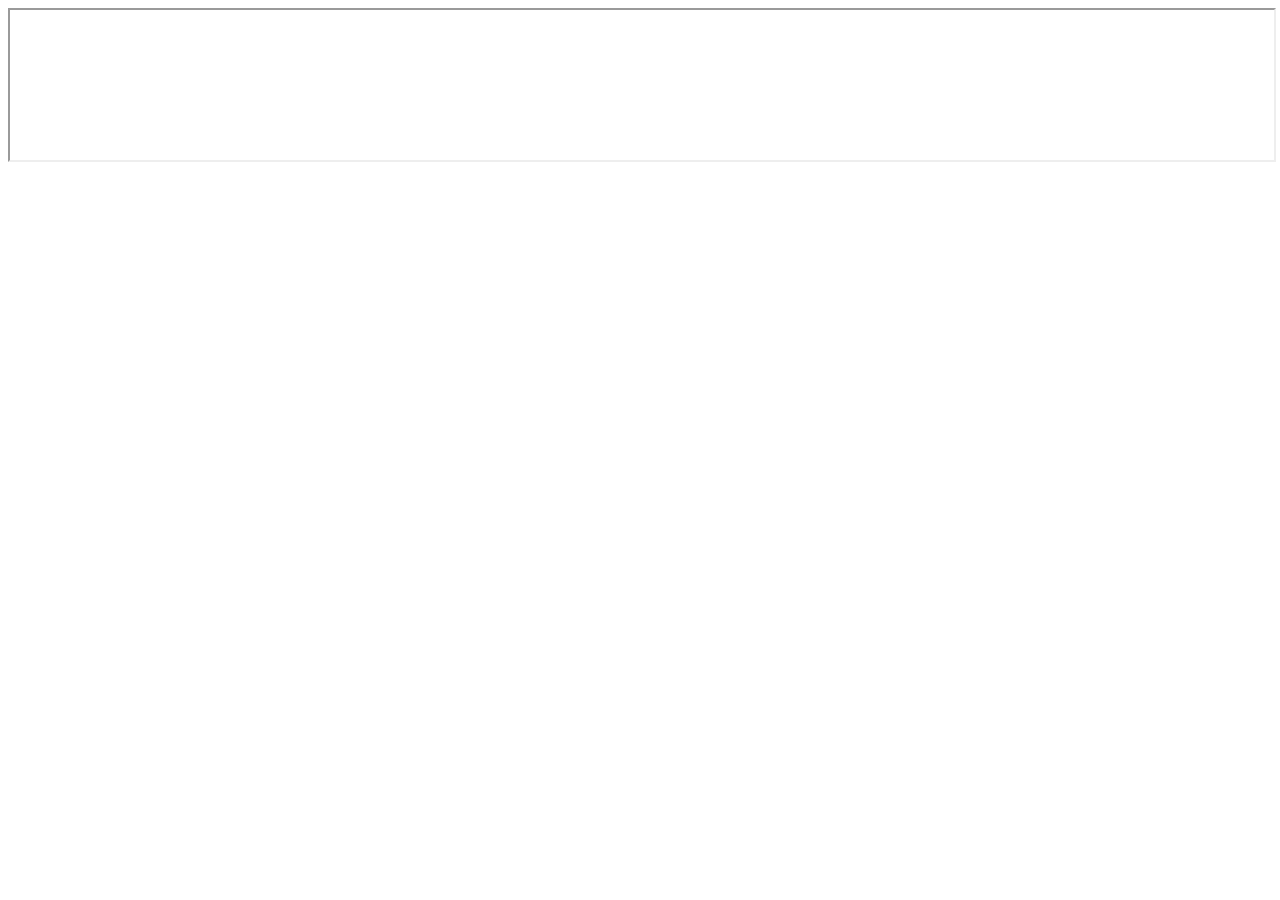
==== index.html @ b02dd309 "Update index.html" ====
<!DOCTYPE HTML>
<html>
<head>
<title>Beau Roundy</title>
</head>
<body> <!-- bgcolor="aqua"> 
<h1>Hello World</h1>
<p>My name is Beau Roundy. </p>
-->
      
      <iframe style="width: 100%; height: 100%" src="Current_Resume.pdf"></iframe>

</body>
</html>
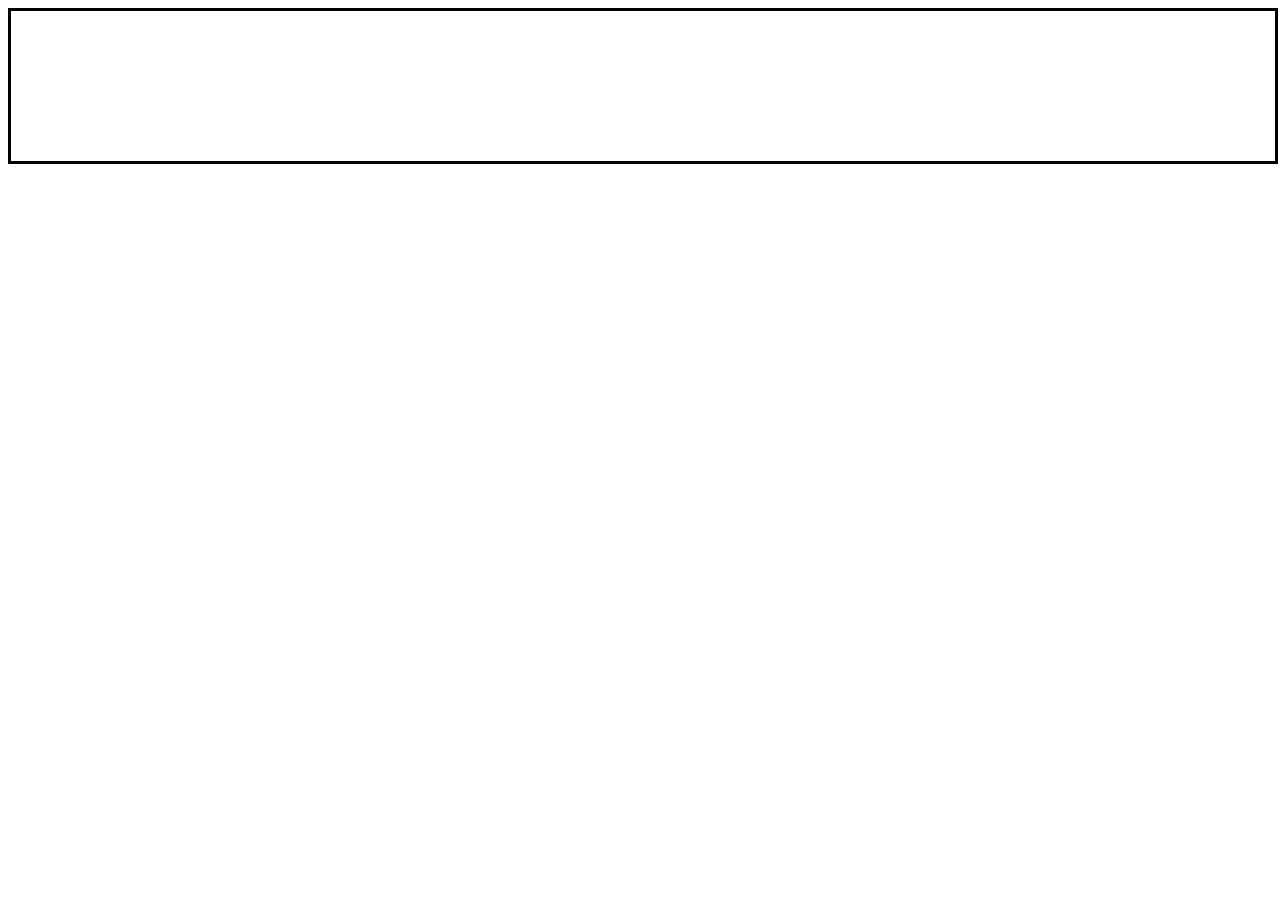
==== commit d30907ce: "Update index.html" ====
--- a/index.html
+++ b/index.html
@@ -8,7 +8,7 @@
 <p>My name is Beau Roundy. </p>
 -->
       
-      <iframe style="width: 100%; height: 100%" src="Current_Resume.pdf"></iframe>
+      <iframe  height ="100%" width="100%" style="border:3px solid black;" src="Current_Resume.pdf"></iframe>
 
 </body>
 </html>
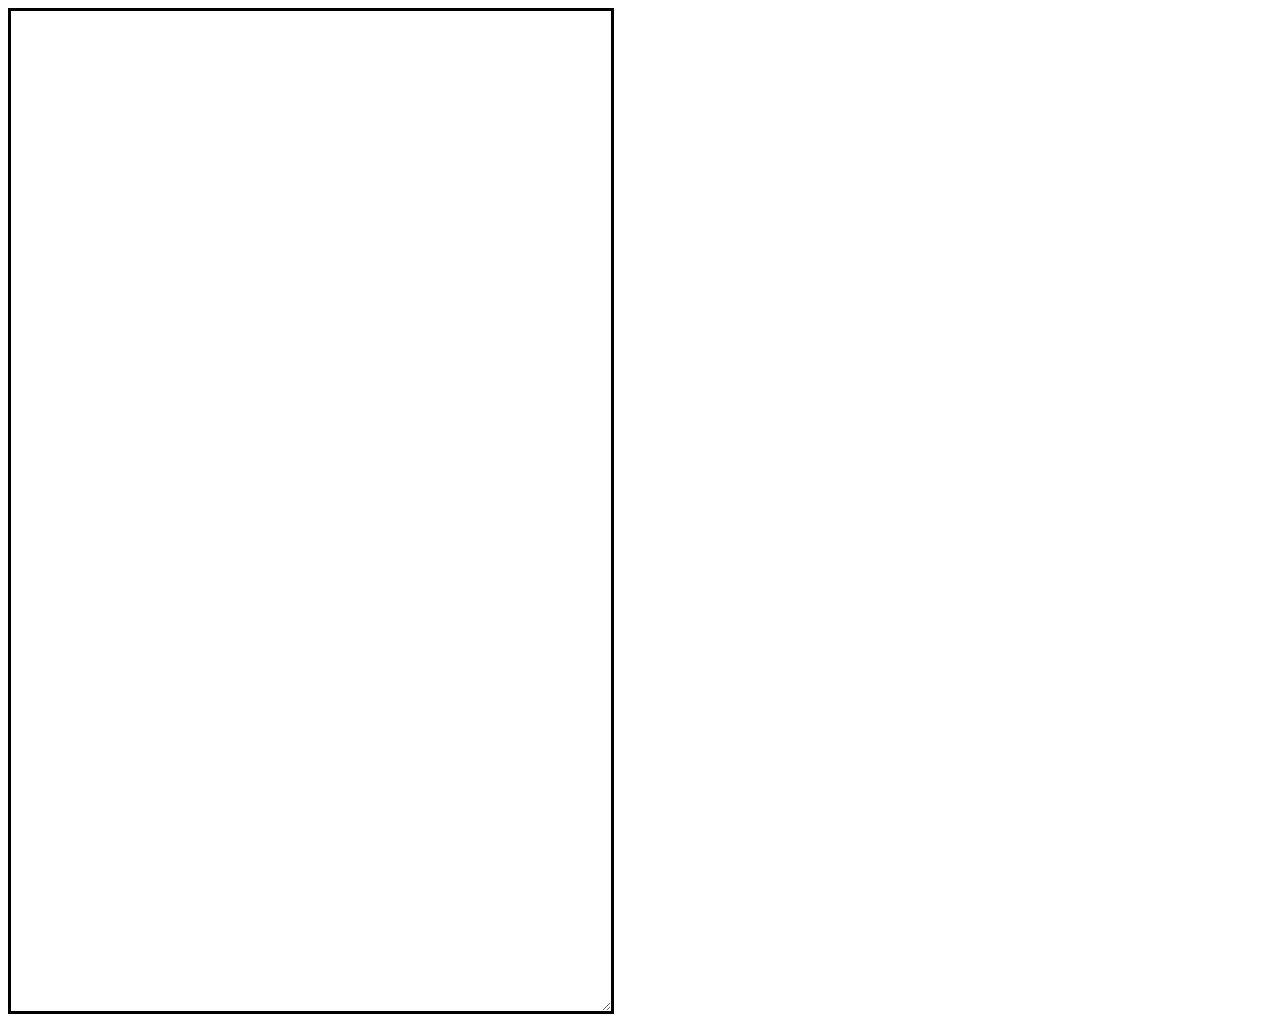
==== commit 73be9ae3: "Update index.html" ====
--- a/index.html
+++ b/index.html
@@ -2,13 +2,23 @@
 <html>
 <head>
 <title>Beau Roundy</title>
+      
+      <style> 
+                                             
+              #frame { 
+                  width: 600px; 
+                  height: 1000px; 
+                  resize: both; 
+              } 
+           </style> 
+      
 </head>
 <body> <!-- bgcolor="aqua"> 
 <h1>Hello World</h1>
 <p>My name is Beau Roundy. </p>
 -->
       
-      <iframe  height ="100%" width="100%" style="border:3px solid black;" src="Current_Resume.pdf"></iframe>
+      <iframe id="frame" height ="100%" width="100%" style="border:3px solid black;" src="Current_Resume.pdf"></iframe>
 
 </body>
 </html>
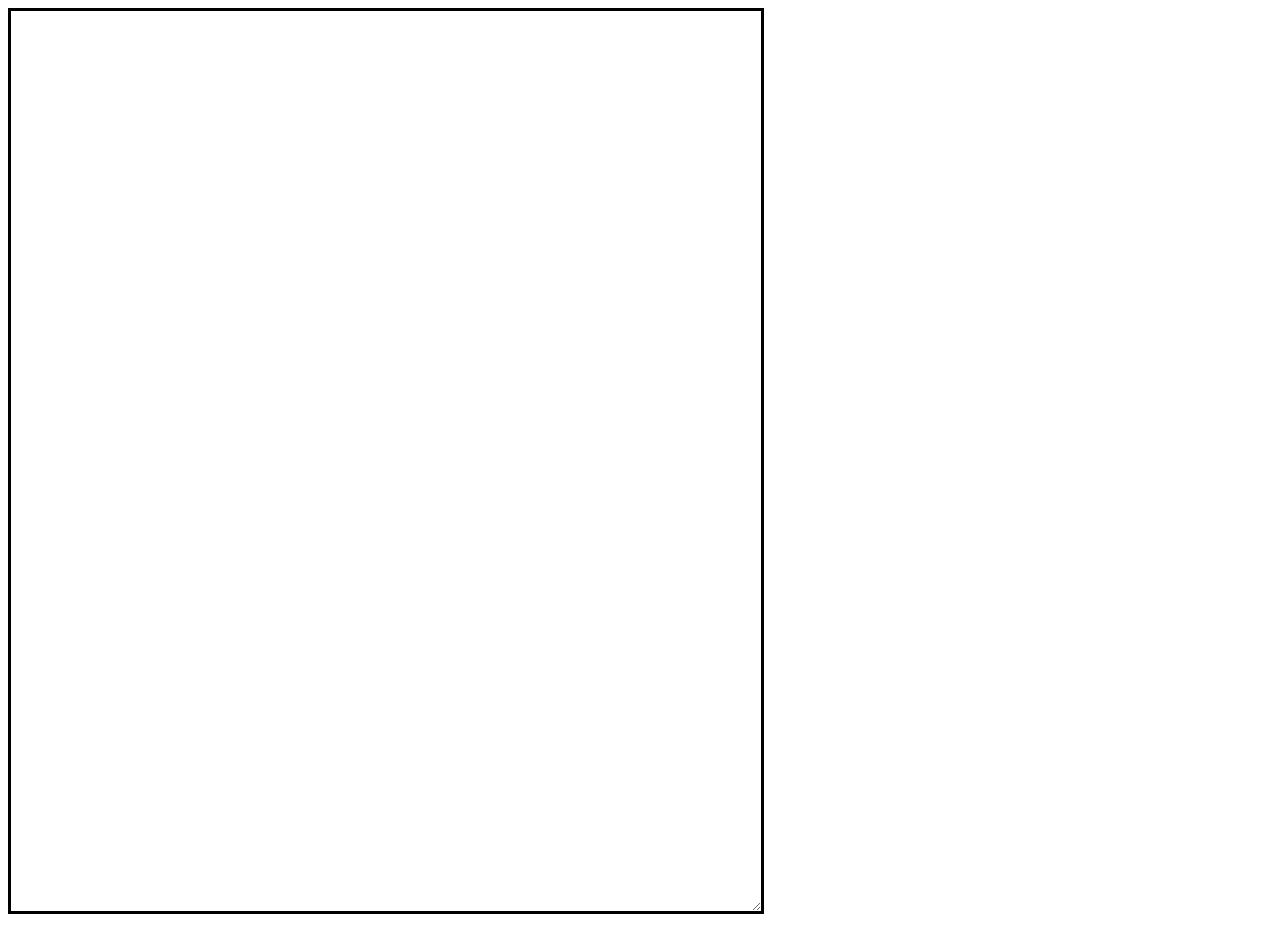
==== commit b98c5bd7: "Update index.html" ====
--- a/index.html
+++ b/index.html
@@ -3,11 +3,11 @@
 <head>
 <title>Beau Roundy</title>
       
-      <style> 
-                                             
+      <style>                                  
               #frame { 
-                  width: 600px; 
-                  height: 1000px; 
+                  margin: auto;
+                  width: 750px; 
+                  height: 900px; 
                   resize: both; 
               } 
            </style> 
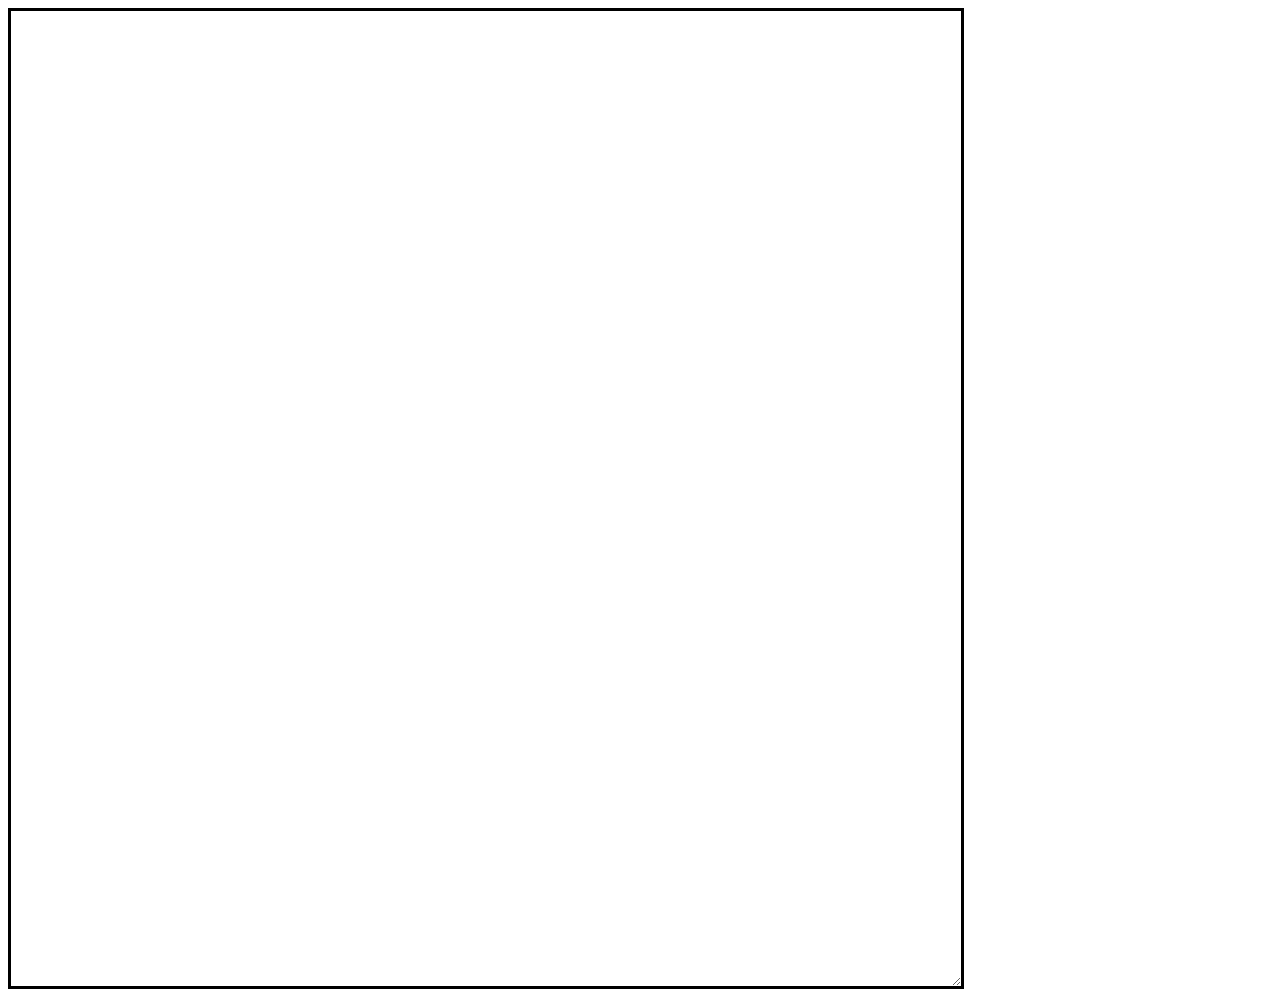
==== commit e54827e6: "Update index.html" ====
--- a/index.html
+++ b/index.html
@@ -6,8 +6,8 @@
       <style>                                  
               #frame { 
                   margin: auto;
-                  width: 750px; 
-                  height: 900px; 
+                  width: 950px; 
+                  height: 975px; 
                   resize: both; 
               } 
            </style> 
@@ -18,7 +18,7 @@
 <p>My name is Beau Roundy. </p>
 -->
       
-      <iframe id="frame" height ="100%" width="100%" style="border:3px solid black;" src="Current_Resume.pdf"></iframe>
+      <iframe id="frame" height ="100%" width="100%" style="border:3px solid black;" src="Current_Resume.pdf#toolbar=0"></iframe>
 
 </body>
 </html>
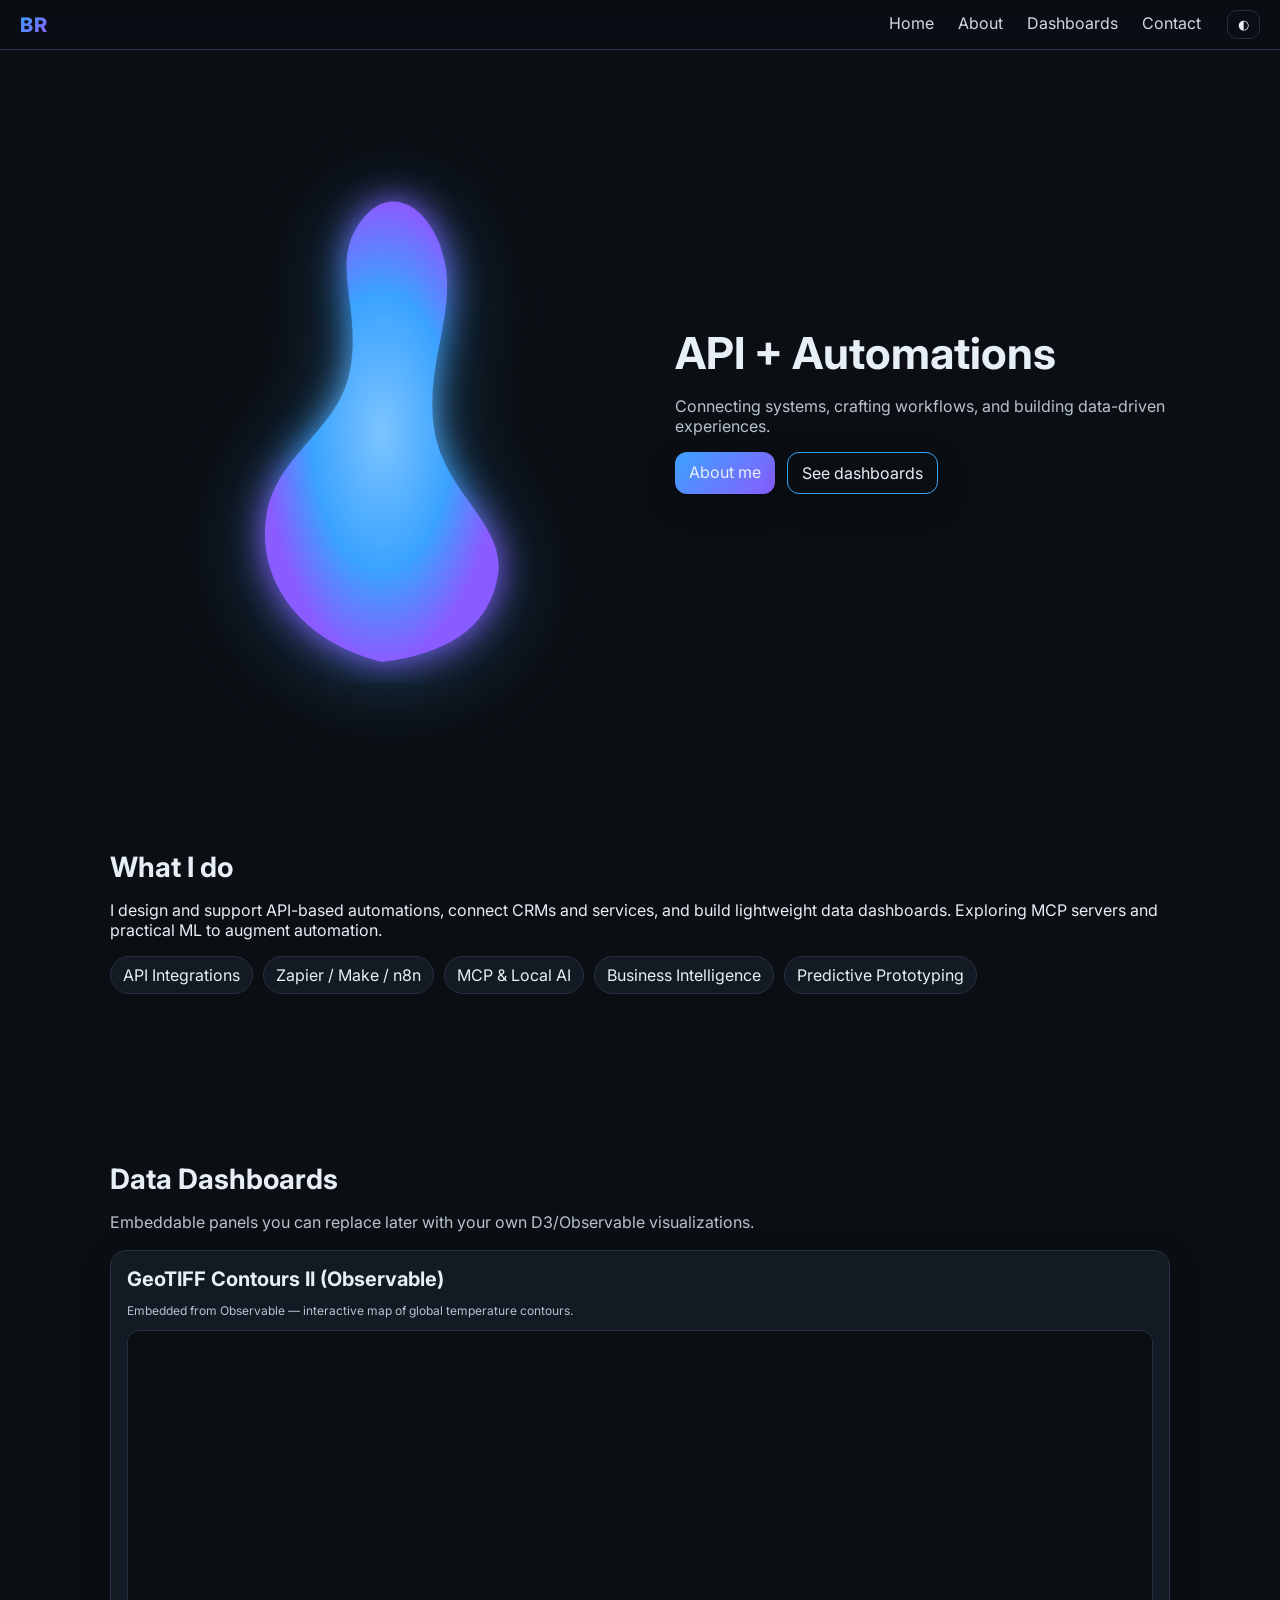
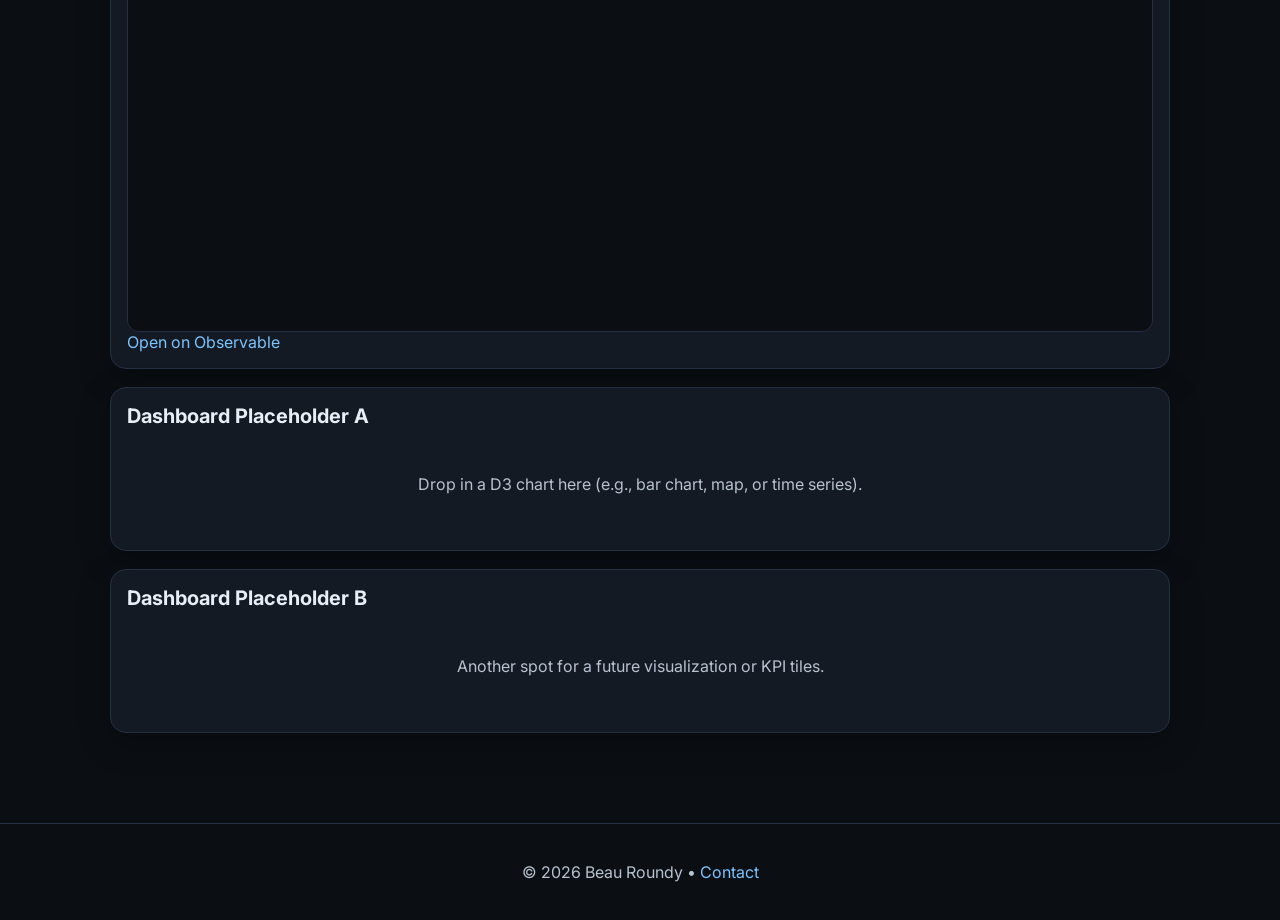
==== commit eff0dcf8: "Replace old site with new version" ====
--- a/index.html
+++ b/index.html
@@ -1,24 +1,128 @@
-<!DOCTYPE HTML>
-<html>
+<!DOCTYPE html>
+<html lang="en">
 <head>
-<title>Beau Roundy</title>
-      
-      <style>                                  
-              #frame { 
-                  margin: auto;
-                  width: 950px; 
-                  height: 975px; 
-                  resize: both; 
-              } 
-           </style> 
-      
+  <meta charset="UTF-8" />
+  <meta name="viewport" content="width=device-width, initial-scale=1" />
+  <meta name="description" content="Beau Roundy — API & automation specialist. Data, MCP, and modern web." />
+  <meta property="og:title" content="Beau Roundy" />
+  <meta property="og:description" content="API + Automations • MCP • Data Dashboards" />
+  <meta property="og:type" content="website" />
+  <title>Beau Roundy • API + Automations</title>
+  <link rel="preconnect" href="https://fonts.googleapis.com">
+  <link rel="preconnect" href="https://fonts.gstatic.com" crossorigin>
+  <link href="https://fonts.googleapis.com/css2?family=Inter:wght@400;600;800&display=swap" rel="stylesheet">
+  <link rel="stylesheet" href="assets/css/style.css" />
 </head>
-<body> <!-- bgcolor="aqua"> 
-<h1>Hello World</h1>
-<p>My name is Beau Roundy. </p>
--->
-      
-      <iframe id="frame" height ="100%" width="100%" style="border:3px solid black;" src="Current_Resume.pdf#toolbar=0"></iframe>
+<body>
+  <header class="site-header">
+    <a href="index.html" class="logo">BR</a>
+    <nav class="site-nav">
+      <a href="#home">Home</a>
+      <a href="about.html">About</a>
+      <a href="#dashboards">Dashboards</a>
+      <a href="contact.html">Contact</a>
+      <button id="themeToggle" aria-label="Toggle theme">◐</button>
+    </nav>
+  </header>
 
+  <main id="home">
+    <section class="hero section">
+      <div class="flame-wrap" aria-hidden="true">
+        <!-- Simple, performant SVG flame with CSS-driven flicker -->
+        <svg class="flame" viewBox="0 0 200 260" role="img" aria-label="Animated flame">
+          <defs>
+            <radialGradient id="flameGrad" cx="50%" cy="50%" r="50%">
+              <stop offset="0%" stop-color="var(--primary-200)" />
+              <stop offset="60%" stop-color="var(--primary-400)" />
+              <stop offset="100%" stop-color="var(--accent-600)" />
+            </radialGradient>
+            <filter id="glow" x="-50%" y="-50%" width="200%" height="200%">
+              <feGaussianBlur stdDeviation="8" result="blur"/>
+              <feMerge>
+                <feMergeNode in="blur"/>
+                <feMergeNode in="SourceGraphic"/>
+              </feMerge>
+            </filter>
+          </defs>
+          <path id="flame-shape" filter="url(#glow)" fill="url(#flameGrad)" d="
+            M100,250
+            C60,240 40,210 45,180
+            C50,150 80,140 85,110
+            C90,80 75,60 90,40
+            C105,20 125,35 130,60
+            C135,85 120,110 125,140
+            C130,170 160,185 155,210
+            C150,235 130,246 100,250 Z">
+          </path>
+        </svg>
+      </div>
+      <div class="hero-text reveal">
+        <h1>API + Automations</h1>
+        <p>Connecting systems, crafting workflows, and building data-driven experiences.</p>
+        <div class="cta-row">
+          <a class="btn primary" href="about.html">About me</a>
+          <a class="btn outline" href="#dashboards">See dashboards</a>
+        </div>
+      </div>
+    </section>
+
+    <section id="intro" class="section reveal">
+      <h2>What I do</h2>
+      <p>
+        I design and support API-based automations, connect CRMs and services, and build lightweight data dashboards.
+        Exploring MCP servers and practical ML to augment automation.
+      </p>
+      <ul class="pill-list">
+        <li>API Integrations</li>
+        <li>Zapier / Make / n8n</li>
+        <li>MCP & Local AI</li>
+        <li>Business Intelligence</li>
+        <li>Predictive Prototyping</li>
+      </ul>
+    </section>
+
+    <section id="dashboards" class="section">
+      <h2 class="reveal">Data Dashboards</h2>
+      <p class="muted reveal">Embeddable panels you can replace later with your own D3/Observable visualizations.</p>
+
+      <!-- Example embed: ObservableHQ GeoTIFF Contours II -->
+      <article class="panel reveal">
+        <header>
+          <h3>GeoTIFF Contours II (Observable)</h3>
+          <p class="muted small">Embedded from Observable — interactive map of global temperature contours.</p>
+        </header>
+        <div class="embed-wrap">
+          <iframe
+            title="GeoTIFF Contours II"
+            loading="lazy"
+            class="observable-embed"
+            src="https://observablehq.com/embed/@d3/geotiff-contours-ii?cells=chart"
+            width="100%"
+            height="600"
+            frameborder="0"></iframe>
+        </div>
+        <footer class="panel-footer">
+          <a class="link" href="https://observablehq.com/@d3/geotiff-contours-ii" target="_blank" rel="noopener">Open on Observable</a>
+        </footer>
+      </article>
+
+      <!-- Placeholder panels to be filled later -->
+      <article class="panel placeholder reveal">
+        <header><h3>Dashboard Placeholder A</h3></header>
+        <div class="placeholder-body">Drop in a D3 chart here (e.g., bar chart, map, or time series).</div>
+      </article>
+
+      <article class="panel placeholder reveal">
+        <header><h3>Dashboard Placeholder B</h3></header>
+        <div class="placeholder-body">Another spot for a future visualization or KPI tiles.</div>
+      </article>
+    </section>
+  </main>
+
+  <footer class="site-footer">
+    <p>© <span id="year"></span> Beau Roundy • <a href="contact.html">Contact</a></p>
+  </footer>
+
+  <script src="assets/js/script.js"></script>
 </body>
 </html>
--- a/assets/css/style.css
+++ b/assets/css/style.css
@@ -0,0 +1,196 @@
+/* ---------- Theme ---------- */
+:root {
+  --bg-900: #0b0f14;
+  --bg-800: #11161d;
+  --text-100: #e6eef6;
+  --text-300: #b7c2cf;
+  --primary-200: #7cc4ff;
+  --primary-400: #3aa3ff;  /* blue tone */
+  --accent-600: #8a5cff;   /* complementary accent (violet) */
+  --card-800: #141a23;
+  --card-700: #1a2130;
+  --border-700: #243044;
+  --shadow: 0 10px 30px rgba(0,0,0,.35);
+}
+
+/* Light mode (optional toggle) */
+:root.light {
+  --bg-900: #f6f8fb;
+  --bg-800: #ffffff;
+  --text-100: #0c1320;
+  --text-300: #3a4456;
+  --primary-200: #388bff;
+  --primary-400: #1068ff;
+  --accent-600: #7b3fff;
+  --card-800: #ffffff;
+  --card-700: #f0f3f8;
+  --border-700: #d8e0ef;
+}
+
+* { box-sizing: border-box; }
+html, body {
+  height: 100%;
+  margin: 0;
+  font-family: Inter, system-ui, -apple-system, Segoe UI, Roboto, sans-serif;
+  background: var(--bg-900);
+  color: var(--text-100);
+}
+
+a { color: var(--primary-200); text-decoration: none; }
+a:hover { text-decoration: underline; }
+
+/* ---------- Header / Nav ---------- */
+.site-header {
+  position: sticky;
+  top: 0;
+  backdrop-filter: blur(8px);
+  background: color-mix(in oklab, var(--bg-900) 70%, transparent);
+  border-bottom: 1px solid var(--border-700);
+  display: flex;
+  align-items: center;
+  justify-content: space-between;
+  padding: 10px 20px;
+  z-index: 50;
+}
+.logo {
+  font-weight: 800; letter-spacing: .5px;
+  background: linear-gradient(135deg, var(--primary-400), var(--accent-600));
+  -webkit-background-clip: text; background-clip: text; color: transparent;
+  font-size: 20px;
+}
+.site-nav a { margin: 0 10px; color: var(--text-100); opacity: .9; }
+.site-nav a.active { color: var(--primary-200); }
+.site-nav button { margin-left: 12px; background: none; border: 1px solid var(--border-700); color: var(--text-100); padding: 6px 10px; border-radius: 10px; cursor: pointer; }
+.site-nav button:hover { border-color: var(--primary-400); }
+
+/* ---------- Sections ---------- */
+.section { padding: 72px 20px; max-width: 1100px; margin: 0 auto; }
+.section.narrow { max-width: 800px; }
+h1, h2, h3 { margin: 0 0 10px; }
+h1 { font-size: 44px; }
+h2 { font-size: 28px; margin-top: 8px; }
+h3 { font-size: 20px; }
+
+.lead { font-size: 18px; color: var(--text-300); }
+.muted { color: var(--text-300); }
+.small { font-size: 12px; }
+
+/* ---------- Hero ---------- */
+.hero {
+  display: grid;
+  grid-template-columns: 1.1fr 1fr;
+  gap: 20px;
+  align-items: center;
+  min-height: min(80vh, 720px);
+}
+.flame-wrap { display: grid; place-items: center; }
+.flame {
+  width: clamp(220px, 45vw, 420px);
+  filter: drop-shadow(0 10px 40px rgba(58,163,255,.35));
+  animation: float 5s ease-in-out infinite;
+}
+@keyframes float {
+  0%,100% { transform: translateY(0) }
+  50% { transform: translateY(-6px) }
+}
+/* Flicker using subtle scale/brightness oscillation */
+#flame-shape {
+  transform-origin: 50% 80%;
+  animation: flicker 1.8s ease-in-out infinite alternate;
+}
+@keyframes flicker {
+  from { filter: url(#glow) brightness(1); transform: scale(1); }
+  to   { filter: url(#glow) brightness(1.12); transform: scale(1.02); }
+}
+@media (prefers-reduced-motion: reduce) {
+  .flame, #flame-shape { animation: none; }
+}
+
+.hero-text p { color: var(--text-300); margin-bottom: 16px; }
+.cta-row { display: flex; gap: 12px; margin-top: 8px; }
+
+.btn {
+  display: inline-block;
+  padding: 10px 14px;
+  border-radius: 12px;
+  border: 1px solid var(--border-700);
+  background: var(--card-800);
+  color: var(--text-100);
+  box-shadow: var(--shadow);
+}
+.btn:hover { border-color: var(--primary-400); }
+.btn.primary {
+  background: linear-gradient(135deg, var(--primary-400), var(--accent-600));
+  border: none;
+}
+.btn.outline {
+  background: transparent;
+  border: 1px solid var(--primary-400);
+}
+
+/* ---------- Pills / Cards ---------- */
+.pill-list { display: flex; flex-wrap: wrap; gap: 10px; padding: 0; list-style: none; }
+.pill-list li {
+  padding: 8px 12px;
+  border-radius: 999px;
+  border: 1px solid var(--border-700);
+  background: var(--card-800);
+  color: var(--text-100);
+}
+
+.cards { display: grid; gap: 16px; grid-template-columns: repeat(auto-fit, minmax(240px, 1fr)); margin: 18px 0 24px; }
+.card {
+  background: var(--card-800);
+  border: 1px solid var(--border-700);
+  border-radius: 16px;
+  padding: 16px;
+  box-shadow: var(--shadow);
+}
+
+/* ---------- Panels / Embeds ---------- */
+.panel {
+  background: var(--card-800);
+  border: 1px solid var(--border-700);
+  border-radius: 16px;
+  padding: 16px;
+  margin: 18px 0;
+  box-shadow: var(--shadow);
+}
+.panel header h3 { margin: 0 0 6px; }
+.panel .embed-wrap { border-radius: 12px; overflow: hidden; border: 1px solid var(--border-700); }
+.observable-embed { display: block; width: 100%; min-height: 420px; background: #0b0f14; }
+.panel.placeholder .placeholder-body {
+  color: var(--text-300);
+  padding: 40px;
+  text-align: center;
+}
+
+/* ---------- Footer ---------- */
+.site-footer {
+  border-top: 1px solid var(--border-700);
+  padding: 22px 20px;
+  text-align: center;
+  color: var(--text-300);
+}
+
+/* ---------- Forms ---------- */
+.contact-form { display: grid; gap: 12px; }
+.contact-form label { display: grid; gap: 6px; }
+.contact-form input, .contact-form textarea {
+  background: var(--card-700);
+  color: var(--text-100);
+  border: 1px solid var(--border-700);
+  border-radius: 10px;
+  padding: 10px 12px;
+}
+.form-actions { display: flex; gap: 12px; align-items: center; }
+
+/* ---------- Reveal on scroll ---------- */
+.reveal { opacity: 0; transform: translateY(8px); transition: all .6s ease; }
+.reveal.visible { opacity: 1; transform: translateY(0); }
+
+/* ---------- Responsive ---------- */
+@media (max-width: 900px) {
+  .hero { grid-template-columns: 1fr; text-align: center; }
+  .cta-row { justify-content: center; }
+}
